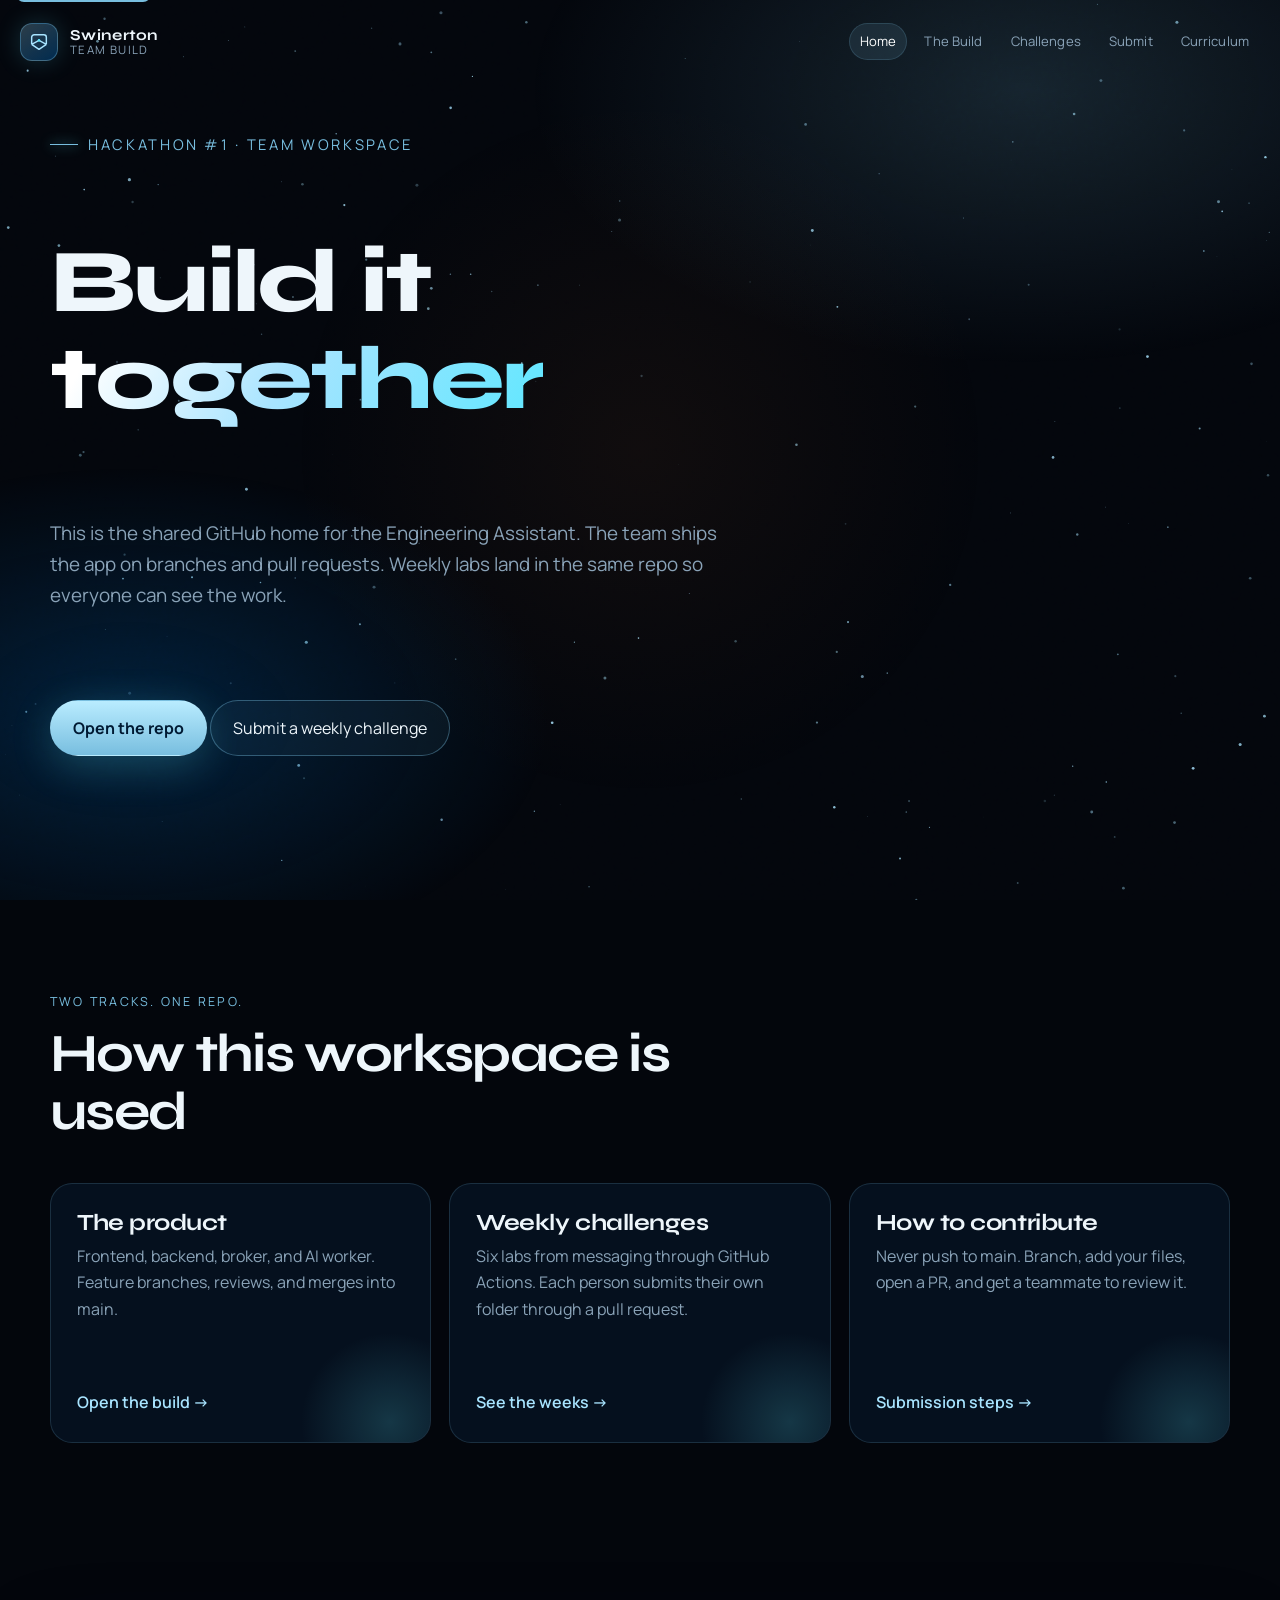
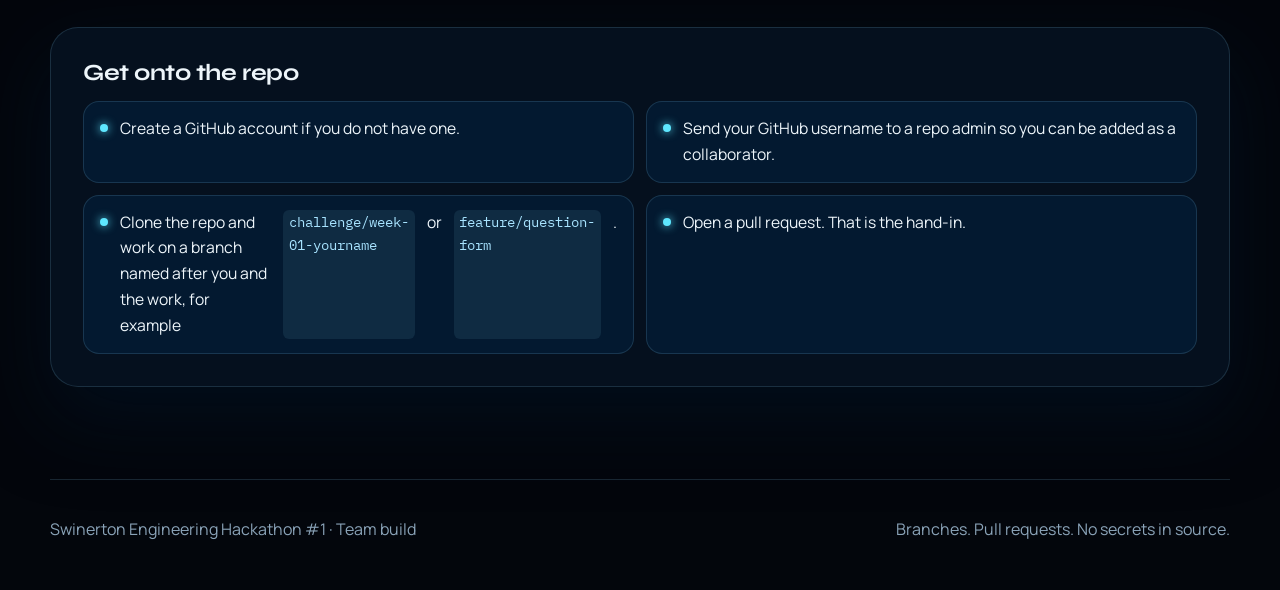
==== docs/index.html @ 80a5a660 "Add team hub site, weekly challenges, and pull-request submissions. Co-authored-by: Cursor <cursorag" ====
<!DOCTYPE html>
<html lang="en">
<head>
  <meta charset="UTF-8" />
  <meta name="viewport" content="width=device-width, initial-scale=1.0" />
  <title>Team Hub · Swinerton Engineering Assistant</title>
  <link rel="icon" href="assets/favicon.svg" type="image/svg+xml" />
  <meta name="description" content="Collaborative workspace for the Swinerton Engineering Hackathon team. Build the Engineering Assistant together and submit weekly challenges." />
  <link rel="preconnect" href="https://fonts.googleapis.com" />
  <link rel="preconnect" href="https://fonts.gstatic.com" crossorigin />
  <link href="https://fonts.googleapis.com/css2?family=IBM+Plex+Mono:wght@400;500&family=Manrope:wght@400;500;600;700&family=Syne:wght@500;600;700;800&display=swap" rel="stylesheet" />
  <link rel="stylesheet" href="assets/css/styles.css" />
</head>
<body>
  <a class="skip-link" href="#main">Skip to content</a>
  <canvas id="starfield"></canvas>
  <div class="nebula"></div>
  <div class="grain"></div>
  <div class="site">
    <header class="nav">
      <div class="nav-inner">
        <a class="brand" href="index.html">
          <span class="brand-mark">
            <svg viewBox="0 0 24 24" fill="none" aria-hidden="true"><path d="M4 14.5V6.8A2.8 2.8 0 0 1 6.8 4h10.4A2.8 2.8 0 0 1 20 6.8v7.7M4 14.5 12 20l8-5.5M4 14.5l8-4.2 8 4.2" stroke="#a8e4ff" stroke-width="1.6" stroke-linejoin="round"/><circle cx="12" cy="10.2" r="1.4" fill="#5ee7ff"/></svg>
          </span>
          <span class="brand-copy">
            <strong>Swinerton</strong>
            <span>Team Build</span>
          </span>
        </a>
        <button class="menu-toggle" aria-label="Open menu" aria-expanded="false">☰</button>
        <nav class="nav-links" aria-label="Primary">
          <a href="index.html" class="active">Home</a>
          <a href="build.html">The Build</a>
          <a href="challenges.html">Challenges</a>
          <a href="submit.html">Submit</a>
          <a href="https://chadevenrud.github.io/swinerton-engineering-hackathon/" target="_blank" rel="noopener">Curriculum</a>
        </nav>
      </div>
    </header>

    <main id="main">
      <section class="hero wrap">
        <div class="eyebrow">Hackathon #1 · Team workspace</div>
        <h1>Build it <span class="gradient-text">together</span></h1>
        <p class="lede">This is the shared GitHub home for the Engineering Assistant. The team ships the app on branches and pull requests. Weekly labs land in the same repo so everyone can see the work.</p>
        <div class="actions">
          <a class="btn primary" href="https://github.com/ChadEvenrud/swinerton-engineering-assistant">Open the repo</a>
          <a class="btn ghost" href="submit.html">Submit a weekly challenge</a>
        </div>
      </section>

      <section class="section wrap" id="tracks">
        <div class="section-head">
          <div class="kicker">Two tracks. One repo.</div>
          <h2>How this workspace is used</h2>
        </div>
        <div class="tiles">
          <a class="tile" href="build.html">
            <span class="glow-blob"></span>
            <h3>The product</h3>
            <p>Frontend, backend, broker, and AI worker. Feature branches, reviews, and merges into main.</p>
            <span class="more">Open the build →</span>
          </a>
          <a class="tile" href="challenges.html">
            <span class="glow-blob"></span>
            <h3>Weekly challenges</h3>
            <p>Six labs from messaging through GitHub Actions. Each person submits their own folder through a pull request.</p>
            <span class="more">See the weeks →</span>
          </a>
          <a class="tile" href="submit.html">
            <span class="glow-blob"></span>
            <h3>How to contribute</h3>
            <p>Never push to main. Branch, add your files, open a PR, and get a teammate to review it.</p>
            <span class="more">Submission steps →</span>
          </a>
        </div>
      </section>

      <section class="section wrap">
        <article class="panel">
          <h3>Get onto the repo</h3>
          <ol class="objectives">
            <li>Create a GitHub account if you do not have one.</li>
            <li>Send your GitHub username to a repo admin so you can be added as a collaborator.</li>
            <li>Clone the repo and work on a branch named after you and the work, for example <code>challenge/week-01-yourname</code> or <code>feature/question-form</code>.</li>
            <li>Open a pull request. That is the hand-in.</li>
          </ol>
        </article>
      </section>
    </main>

    <footer class="footer wrap">
      <div>Swinerton Engineering Hackathon #1 · Team build</div>
      <div>Branches. Pull requests. No secrets in source.</div>
    </footer>
  </div>
  <script src="assets/js/main.js"></script>
</body>
</html>
---- docs/assets/css/styles.css ----
:root {
  --heritage: #003561;
  --heritage-deep: #001a33;
  --future: #78bedf;
  --future-bright: #a8e4ff;
  --cyan: #5ee7ff;
  --orange: #e87722;
  --bg: #03060c;
  --bg-elevated: #071018;
  --bg-card: rgba(8, 22, 38, 0.72);
  --stroke: rgba(120, 190, 223, 0.18);
  --stroke-strong: rgba(120, 190, 223, 0.38);
  --text: #eef6fb;
  --muted: #8aa3b8;
  --white: #ffffff;
  --shadow: 0 30px 80px rgba(0, 20, 40, 0.55);
  --radius: 22px;
  --nav-h: 84px;
  --font-display: "Syne", system-ui, sans-serif;
  --font-body: "Manrope", system-ui, sans-serif;
}

*,
*::before,
*::after {
  box-sizing: border-box;
}

html {
  scroll-behavior: smooth;
}

html,
body {
  margin: 0;
  padding: 0;
  background: var(--bg);
  color: var(--text);
  font-family: var(--font-body);
  line-height: 1.65;
  min-height: 100%;
}

body {
  overflow-x: hidden;
}

img {
  max-width: 100%;
  display: block;
}

a {
  color: inherit;
  text-decoration: none;
}

button,
input {
  font: inherit;
}

.skip-link {
  position: absolute;
  left: 16px;
  top: -40px;
  background: var(--future);
  color: var(--heritage-deep);
  padding: 8px 12px;
  z-index: 100;
  border-radius: 8px;
}

.skip-link:focus {
  top: 16px;
}

#starfield {
  position: fixed;
  inset: 0;
  width: 100%;
  height: 100%;
  z-index: 0;
  pointer-events: none;
}

.nebula,
.grain {
  position: fixed;
  inset: 0;
  pointer-events: none;
  z-index: 1;
}

.nebula {
  background:
    radial-gradient(900px 500px at 80% 10%, rgba(120, 190, 223, 0.16), transparent 55%),
    radial-gradient(700px 420px at 10% 80%, rgba(0, 53, 97, 0.55), transparent 60%),
    radial-gradient(500px 500px at 50% 50%, rgba(232, 119, 34, 0.06), transparent 70%);
}

.grain {
  opacity: 0.18;
  mix-blend-mode: overlay;
  background-image: url("data:image/svg+xml,%3Csvg viewBox='0 0 200 200' xmlns='http://www.w3.org/2000/svg'%3E%3Cfilter id='n'%3E%3CfeTurbulence type='fractalNoise' baseFrequency='.85' numOctaves='4' stitchTiles='stitch'/%3E%3C/filter%3E%3Crect width='100%25' height='100%25' filter='url(%23n)' opacity='.55'/%3E%3C/svg%3E");
}

.site {
  position: relative;
  z-index: 2;
}

.wrap {
  width: min(1180px, calc(100% - 40px));
  margin: 0 auto;
}

.nav {
  position: sticky;
  top: 0;
  z-index: 20;
  min-height: var(--nav-h);
  display: flex;
  align-items: center;
  padding: 12px 0;
  border-bottom: 1px solid transparent;
  transition: background 0.3s ease, border-color 0.3s ease, backdrop-filter 0.3s ease;
}

.nav.scrolled {
  background: rgba(3, 6, 12, 0.78);
  border-bottom-color: var(--stroke);
  backdrop-filter: blur(18px);
}

.nav-inner {
  display: flex;
  align-items: center;
  justify-content: space-between;
  gap: 24px;
  width: min(1280px, calc(100% - 40px));
  margin: 0 auto;
}

.brand {
  display: flex;
  align-items: center;
  gap: 12px;
  min-width: max-content;
}

.brand-mark {
  width: 38px;
  height: 38px;
  border-radius: 12px;
  background:
    linear-gradient(145deg, rgba(168, 228, 255, 0.25), rgba(0, 53, 97, 0.8));
  border: 1px solid var(--stroke-strong);
  display: grid;
  place-items: center;
  box-shadow: 0 0 24px rgba(94, 231, 255, 0.18);
}

.brand-mark svg {
  width: 22px;
  height: 22px;
}

.brand-copy {
  display: flex;
  flex-direction: column;
  line-height: 1.1;
}

.brand-copy strong {
  font-family: var(--font-display);
  font-size: 0.95rem;
  letter-spacing: 0.02em;
}

.brand-copy span {
  color: var(--muted);
  font-size: 0.72rem;
  letter-spacing: 0.12em;
  text-transform: uppercase;
}

.nav-links {
  display: flex;
  align-items: center;
  gap: 6px;
  flex-wrap: wrap;
  justify-content: flex-end;
}

.nav-links a {
  font-size: 0.82rem;
  color: var(--muted);
  padding: 8px 11px;
  border-radius: 999px;
  transition: color 0.2s ease, background 0.2s ease, box-shadow 0.2s ease;
  letter-spacing: 0.01em;
}

.nav-links a:hover,
.nav-links a.active {
  color: var(--white);
  background: rgba(120, 190, 223, 0.12);
  box-shadow: inset 0 0 0 1px var(--stroke);
}

.menu-toggle {
  display: none;
  width: 44px;
  height: 44px;
  border: 1px solid var(--stroke);
  background: rgba(7, 16, 24, 0.7);
  border-radius: 12px;
  color: var(--text);
  cursor: pointer;
}

.hero {
  position: relative;
  min-height: calc(100vh - var(--nav-h));
  display: grid;
  align-items: start;
  padding: 48px 0 88px;
}

.hero-grid {
  display: grid;
  grid-template-columns: 1.15fr 0.85fr;
  gap: 40px;
  align-items: center;
}

.eyebrow {
  display: inline-flex;
  align-items: center;
  gap: 10px;
  color: var(--future);
  font-size: 0.92rem;
  letter-spacing: 0.18em;
  text-transform: uppercase;
  margin-bottom: 22px;
}

.eyebrow::before {
  content: "";
  width: 28px;
  height: 1px;
  background: var(--future);
  box-shadow: 0 0 12px var(--cyan);
}

h1,
h2,
h3,
h4 {
  font-family: var(--font-display);
  line-height: 1.08;
  margin: 0 0 16px;
  letter-spacing: -0.03em;
}

h1 {
  font-size: clamp(3rem, 7vw, 6.3rem);
  font-weight: 750;
  max-width: 11ch;
}

h2 {
  font-size: clamp(2rem, 4.2vw, 3.4rem);
}

h3 {
  font-size: 1.45rem;
  letter-spacing: -0.02em;
}

.gradient-text {
  background: linear-gradient(120deg, #ffffff 10%, var(--future-bright) 48%, var(--cyan) 100%);
  -webkit-background-clip: text;
  background-clip: text;
  color: transparent;
}

.lede {
  font-size: 1.18rem;
  color: var(--muted);
  max-width: 42rem;
  margin: 18px 0 32px;
}

.why-messaging {
  margin-top: 28px;
  max-width: 980px;
}

.why-messaging p {
  color: var(--muted);
  font-size: 1.08rem;
  margin: 0 0 18px;
}

.why-messaging h3 {
  margin: 28px 0 16px;
  font-size: 1.2rem;
  color: var(--text);
}

.disciplines {
  display: grid;
  grid-template-columns: repeat(6, 1fr);
  gap: 14px;
  margin-bottom: 28px;
}

.discipline {
  grid-column: span 2;
  padding: 18px 20px;
  border-radius: 18px;
  border: 1px solid var(--stroke);
  background: var(--bg-card);
}

.disciplines .discipline:nth-child(n+4) {
  grid-column: span 3;
}

.discipline h4 {
  margin: 0 0 8px;
  font-family: var(--font-display);
  font-size: 1.02rem;
  color: var(--future-bright);
}

.discipline p {
  margin: 0;
  font-size: 0.95rem;
}

.btn {
  display: inline-flex;
  align-items: center;
  gap: 10px;
  border-radius: 999px;
  padding: 14px 22px;
  border: 1px solid transparent;
  cursor: pointer;
  transition: transform 0.2s ease, box-shadow 0.2s ease, background 0.2s ease;
}

.btn.primary {
  background: linear-gradient(180deg, #b9ecff, var(--future));
  color: var(--heritage-deep);
  font-weight: 700;
  box-shadow: 0 10px 40px rgba(94, 231, 255, 0.22);
}

.btn.primary:hover {
  transform: translateY(-2px);
  box-shadow: 0 16px 44px rgba(94, 231, 255, 0.32);
}

.btn.ghost {
  border-color: var(--stroke-strong);
  background: rgba(120, 190, 223, 0.06);
  color: var(--text);
}

.btn.ghost:hover {
  background: rgba(120, 190, 223, 0.14);
}

.btn .arrow {
  width: 18px;
  height: 18px;
}

.flow-stage {
  position: relative;
  width: min(320px, 100%);
  height: 460px;
  margin: 0 auto;
  display: grid;
  grid-template-rows: auto 1fr auto 1fr auto;
  justify-items: center;
  align-items: center;
  z-index: 1;
}

.flow-stage canvas {
  position: absolute;
  inset: 0;
  width: 100%;
  height: 100%;
  pointer-events: none;
  z-index: 2;
}

.flow-node {
  position: relative;
  z-index: 3;
  width: 210px;
  text-align: center;
  padding: 16px 18px 18px;
  border-radius: 20px;
  border: 1px solid var(--stroke-strong);
  background: linear-gradient(180deg, rgba(120, 190, 223, 0.14), rgba(7, 16, 24, 0.92));
  box-shadow: 0 16px 40px rgba(0, 0, 0, 0.28);
}

.flow-node.broker {
  box-shadow: 0 0 32px rgba(94, 231, 255, 0.12), 0 16px 40px rgba(0, 0, 0, 0.28);
}

.flow-kicker {
  display: block;
  color: var(--future);
  letter-spacing: 0.14em;
  text-transform: uppercase;
  font-size: 0.68rem;
  margin-bottom: 4px;
}

.flow-node strong {
  font-family: var(--font-display);
  font-size: 1.2rem;
  letter-spacing: -0.03em;
}

.flow-pipe {
  width: 2px;
  height: 100%;
  background: linear-gradient(var(--future), rgba(94, 231, 255, 0.15));
  box-shadow: 0 0 12px rgba(94, 231, 255, 0.35);
}

.queue {
  display: grid;
  grid-template-columns: repeat(4, 1fr);
  gap: 6px;
  margin-top: 12px;
}

.queue i {
  height: 10px;
  border-radius: 999px;
  background: rgba(120, 190, 223, 0.12);
  border: 1px solid var(--stroke);
  transition: background 0.25s ease, box-shadow 0.25s ease, border-color 0.25s ease;
}

.queue i.filled {
  background: linear-gradient(90deg, var(--future), var(--cyan));
  border-color: var(--cyan);
  box-shadow: 0 0 12px rgba(94, 231, 255, 0.7);
}

.flow-node.agent {
  display: grid;
  justify-items: center;
  padding-top: 14px;
}

.agent-face {
  width: 44px;
  height: 44px;
  border-radius: 50%;
  margin-bottom: 8px;
  display: grid;
  place-items: center;
  background: radial-gradient(circle at 35% 30%, rgba(255,255,255,0.3), transparent 28%), #0a2233;
  border: 1px solid rgba(168, 228, 255, 0.35);
  box-shadow: 0 0 22px rgba(94, 231, 255, 0.25);
}

.agent-iris {
  width: 18px;
  height: 18px;
  border-radius: 50%;
  background: radial-gradient(circle at 38% 32%, #fff 0 18%, #5ee7ff 45%, #1a6f93 100%);
  box-shadow: 0 0 14px rgba(94, 231, 255, 0.9);
  transition: transform 0.2s ease, box-shadow 0.2s ease;
}

.flow-node.agent.reading .agent-iris {
  transform: scale(1.25);
  box-shadow: 0 0 22px rgba(94, 231, 255, 1);
}

.flow-node.agent.reading {
  border-color: var(--cyan);
  box-shadow: 0 0 28px rgba(94, 231, 255, 0.22);
}

code {
  font-family: "IBM Plex Mono", ui-monospace, monospace;
  font-size: 0.9em;
  color: var(--future-bright);
  background: rgba(120, 190, 223, 0.1);
  padding: 0.12em 0.4em;
  border-radius: 6px;
}

.more {
  color: var(--future-bright);
  font-weight: 600;
}

.week:hover {
  border-color: var(--stroke-strong);
  box-shadow: 0 12px 40px rgba(0, 20, 40, 0.35);
}

#challenge,
#tools,
[id^="week-"] {
  scroll-margin-top: calc(var(--nav-h) + 12px);
}

.section {
  padding: 92px 0;
}

.section.tight {
  padding-top: 40px;
}

.section-head {
  max-width: 720px;
  margin-bottom: 42px;
}

.kicker {
  color: var(--future);
  letter-spacing: 0.18em;
  text-transform: uppercase;
  font-size: 0.78rem;
  margin-bottom: 12px;
}

.section-head p {
  color: var(--muted);
  margin: 0;
  font-size: 1.08rem;
}

.tiles {
  display: grid;
  grid-template-columns: repeat(3, 1fr);
  gap: 18px;
}

.tile {
  position: relative;
  display: flex;
  flex-direction: column;
  min-height: 260px;
  padding: 26px;
  border-radius: var(--radius);
  background: var(--bg-card);
  border: 1px solid var(--stroke);
  overflow: hidden;
  transition: transform 0.25s ease, border-color 0.25s ease, box-shadow 0.25s ease;
}

.tile:hover {
  transform: translateY(-6px);
  border-color: var(--stroke-strong);
  box-shadow: var(--shadow), 0 0 0 1px rgba(94, 231, 255, 0.12);
}

.tile-icon {
  width: 52px;
  height: 52px;
  border-radius: 16px;
  display: grid;
  place-items: center;
  margin-bottom: 22px;
  background: linear-gradient(180deg, rgba(120, 190, 223, 0.16), rgba(0, 53, 97, 0.4));
  border: 1px solid var(--stroke);
}

.tile-icon svg {
  width: 28px;
  height: 28px;
}

.tile h3 {
  margin-bottom: 8px;
}

.tile p {
  color: var(--muted);
  margin: 0 0 24px;
  flex: 1;
}

.tile .more {
  color: var(--future-bright);
  font-weight: 600;
  display: inline-flex;
  align-items: center;
  gap: 8px;
}

.glow-blob {
  position: absolute;
  width: 180px;
  height: 180px;
  right: -50px;
  bottom: -70px;
  background: radial-gradient(circle, rgba(94, 231, 255, 0.18), transparent 70%);
  pointer-events: none;
}

.panel {
  background: var(--bg-card);
  border: 1px solid var(--stroke);
  border-radius: 28px;
  padding: 32px;
  box-shadow: var(--shadow);
}

.two-col {
  display: grid;
  grid-template-columns: 1fr 1fr;
  gap: 22px;
}

.objectives {
  display: grid;
  grid-template-columns: 1fr 1fr;
  gap: 12px;
  margin: 0;
  padding: 0;
  list-style: none;
}

.objectives li {
  display: flex;
  gap: 12px;
  padding: 14px 16px;
  border-radius: 16px;
  background: rgba(0, 53, 97, 0.28);
  border: 1px solid var(--stroke);
  color: var(--text);
  font-size: 0.98rem;
}

.objectives li::before {
  content: "";
  width: 8px;
  height: 8px;
  margin-top: 8px;
  border-radius: 50%;
  background: var(--cyan);
  box-shadow: 0 0 10px var(--cyan);
  flex: none;
}

.arch {
  display: grid;
  justify-items: center;
  gap: 10px;
  font-family: var(--font-display);
}

.box {
  min-width: 220px;
  text-align: center;
  padding: 16px 18px;
  border-radius: 16px;
  border: 1px solid var(--stroke-strong);
  background: linear-gradient(180deg, rgba(120, 190, 223, 0.12), rgba(7, 16, 24, 0.85));
}

.box.user { min-width: 140px; }
.box.accent {
  box-shadow: 0 0 32px rgba(94, 231, 255, 0.12);
}

.arrow-down {
  width: 2px;
  height: 28px;
  background: linear-gradient(var(--future), transparent);
  position: relative;
}

.arrow-down::after {
  content: "";
  position: absolute;
  left: -4px;
  bottom: 0;
  border-left: 5px solid transparent;
  border-right: 5px solid transparent;
  border-top: 8px solid var(--future);
}

.branch {
  display: grid;
  grid-template-columns: 1fr auto 1fr;
  align-items: start;
  gap: 16px;
  width: min(520px, 100%);
}

.branch .line {
  height: 1px;
  background: var(--stroke-strong);
  margin-top: 22px;
}

.caption {
  color: var(--muted);
  font-size: 0.85rem;
  font-family: var(--font-body);
  margin-top: 6px;
}

.table-wrap {
  overflow-x: auto;
  border-radius: 20px;
  border: 1px solid var(--stroke);
}

table {
  width: 100%;
  border-collapse: collapse;
  min-width: 640px;
}

th,
td {
  text-align: left;
  padding: 14px 16px;
  border-bottom: 1px solid var(--stroke);
  vertical-align: top;
}

th {
  font-family: var(--font-display);
  font-size: 0.92rem;
  background: rgba(0, 53, 97, 0.45);
}

td {
  color: #d5e6f0;
}

tr:last-child td {
  border-bottom: none;
}

.check {
  color: #7dffb3;
  font-weight: 700;
}

.weights {
  display: grid;
  gap: 16px;
}

.weight {
  display: grid;
  grid-template-columns: 220px 1fr 48px;
  gap: 14px;
  align-items: center;
}

.bar {
  height: 10px;
  border-radius: 999px;
  background: rgba(120, 190, 223, 0.12);
  overflow: hidden;
}

.bar span {
  display: block;
  height: 100%;
  border-radius: inherit;
  background: linear-gradient(90deg, var(--heritage), var(--future), var(--cyan));
}

.resources {
  display: grid;
  gap: 14px;
}

.resource {
  display: grid;
  grid-template-columns: 64px 1fr auto;
  gap: 16px;
  align-items: center;
  padding: 18px 20px;
  border-radius: 18px;
  border: 1px solid var(--stroke);
  background: rgba(7, 16, 24, 0.72);
  transition: border-color 0.2s ease, transform 0.2s ease;
}

.resource:hover {
  border-color: var(--stroke-strong);
  transform: translateX(4px);
}

.resource .num {
  font-family: var(--font-display);
  font-size: 1.4rem;
  color: var(--future);
}

.resource p {
  margin: 4px 0 0;
  color: var(--muted);
  font-size: 0.92rem;
}

.resource h3 {
  margin: 0;
  font-size: 1.12rem;
}

.chip {
  font-size: 0.75rem;
  letter-spacing: 0.08em;
  text-transform: uppercase;
  color: var(--heritage-deep);
  background: var(--future);
  border-radius: 999px;
  padding: 6px 10px;
  font-weight: 700;
}

.weeks {
  display: grid;
  gap: 18px;
}

.week {
  display: grid;
  grid-template-columns: 140px 1fr;
  gap: 20px;
  padding: 24px;
  border-radius: 22px;
  border: 1px solid var(--stroke);
  background: var(--bg-card);
}

.week-label {
  color: var(--future);
  font-family: var(--font-display);
  font-size: 0.95rem;
  letter-spacing: 0.12em;
  text-transform: uppercase;
}

.topic-list {
  display: flex;
  flex-wrap: wrap;
  gap: 8px;
  margin: 14px 0 0;
  padding: 0;
  list-style: none;
}

.topic-list li {
  font-size: 0.82rem;
  color: var(--future-bright);
  border: 1px solid var(--stroke);
  border-radius: 999px;
  padding: 6px 10px;
  background: rgba(120, 190, 223, 0.08);
}

.code {
  font-family: "IBM Plex Mono", ui-monospace, monospace;
  font-size: 0.86rem;
  background: #02070d;
  border: 1px solid var(--stroke);
  border-radius: 18px;
  padding: 22px;
  overflow-x: auto;
  color: #c7e8f6;
  line-height: 1.55;
  white-space: pre;
}

.page-hero {
  padding: 72px 0 36px;
}

.page-hero h1 {
  max-width: 16ch;
  font-size: clamp(2.6rem, 6vw, 5.2rem);
}

.stack {
  display: grid;
  gap: 22px;
}

.footer {
  border-top: 1px solid var(--stroke);
  padding: 36px 0 48px;
  color: var(--muted);
  display: flex;
  justify-content: space-between;
  gap: 16px;
  flex-wrap: wrap;
}

.reveal {
  opacity: 0;
  transform: translateY(18px);
  animation: rise 0.8s ease forwards;
}

.d1 { animation-delay: 0.1s; }
.d2 { animation-delay: 0.22s; }
.d3 { animation-delay: 0.34s; }
.d4 { animation-delay: 0.46s; }

@keyframes rise {
  to {
    opacity: 1;
    transform: none;
  }
}

@keyframes float {
  0%, 100% { transform: translateY(0); }
  50% { transform: translateY(-14px); }
}

@keyframes spin {
  to { transform: rotate(360deg); }
}

@keyframes pulse {
  0%, 100% { transform: scale(1); }
  50% { transform: scale(1.08); }
}

@keyframes look {
  0%, 100% { transform: translate(0, 0) scale(1); }
  25% { transform: translate(6px, -3px) scale(1.05); }
  50% { transform: translate(-4px, 4px) scale(1.08); }
  75% { transform: translate(3px, 5px) scale(1.04); }
}

@media (max-width: 980px) {
  .hero-grid,
  .tiles,
  .two-col,
  .objectives,
  .week,
  .weight,
  .disciplines {
    grid-template-columns: 1fr;
  }

  .discipline,
  .disciplines .discipline:nth-child(n+4) {
    grid-column: auto;
  }

  .nav-links {
    display: none;
    position: absolute;
    top: var(--nav-h);
    left: 0;
    right: 0;
    background: rgba(3, 6, 12, 0.96);
    padding: 16px;
    flex-direction: column;
    align-items: stretch;
    border-bottom: 1px solid var(--stroke);
  }

  .nav-links.open {
    display: flex;
  }

  .menu-toggle {
    display: grid;
    place-items: center;
  }

  .flow-stage {
    height: 400px;
  }

  .flow-node {
    width: 190px;
  }

  h1 {
    max-width: none;
  }

  .resource {
    grid-template-columns: 48px 1fr;
  }

  .resource .chip {
    display: none;
  }
}

@media (max-width: 640px) {
  .wrap,
  .nav-inner {
    width: min(1180px, calc(100% - 24px));
  }

  .hero {
    padding-top: 24px;
  }

  .flow-stage {
    min-height: 360px;
    height: 400px;
  }
}
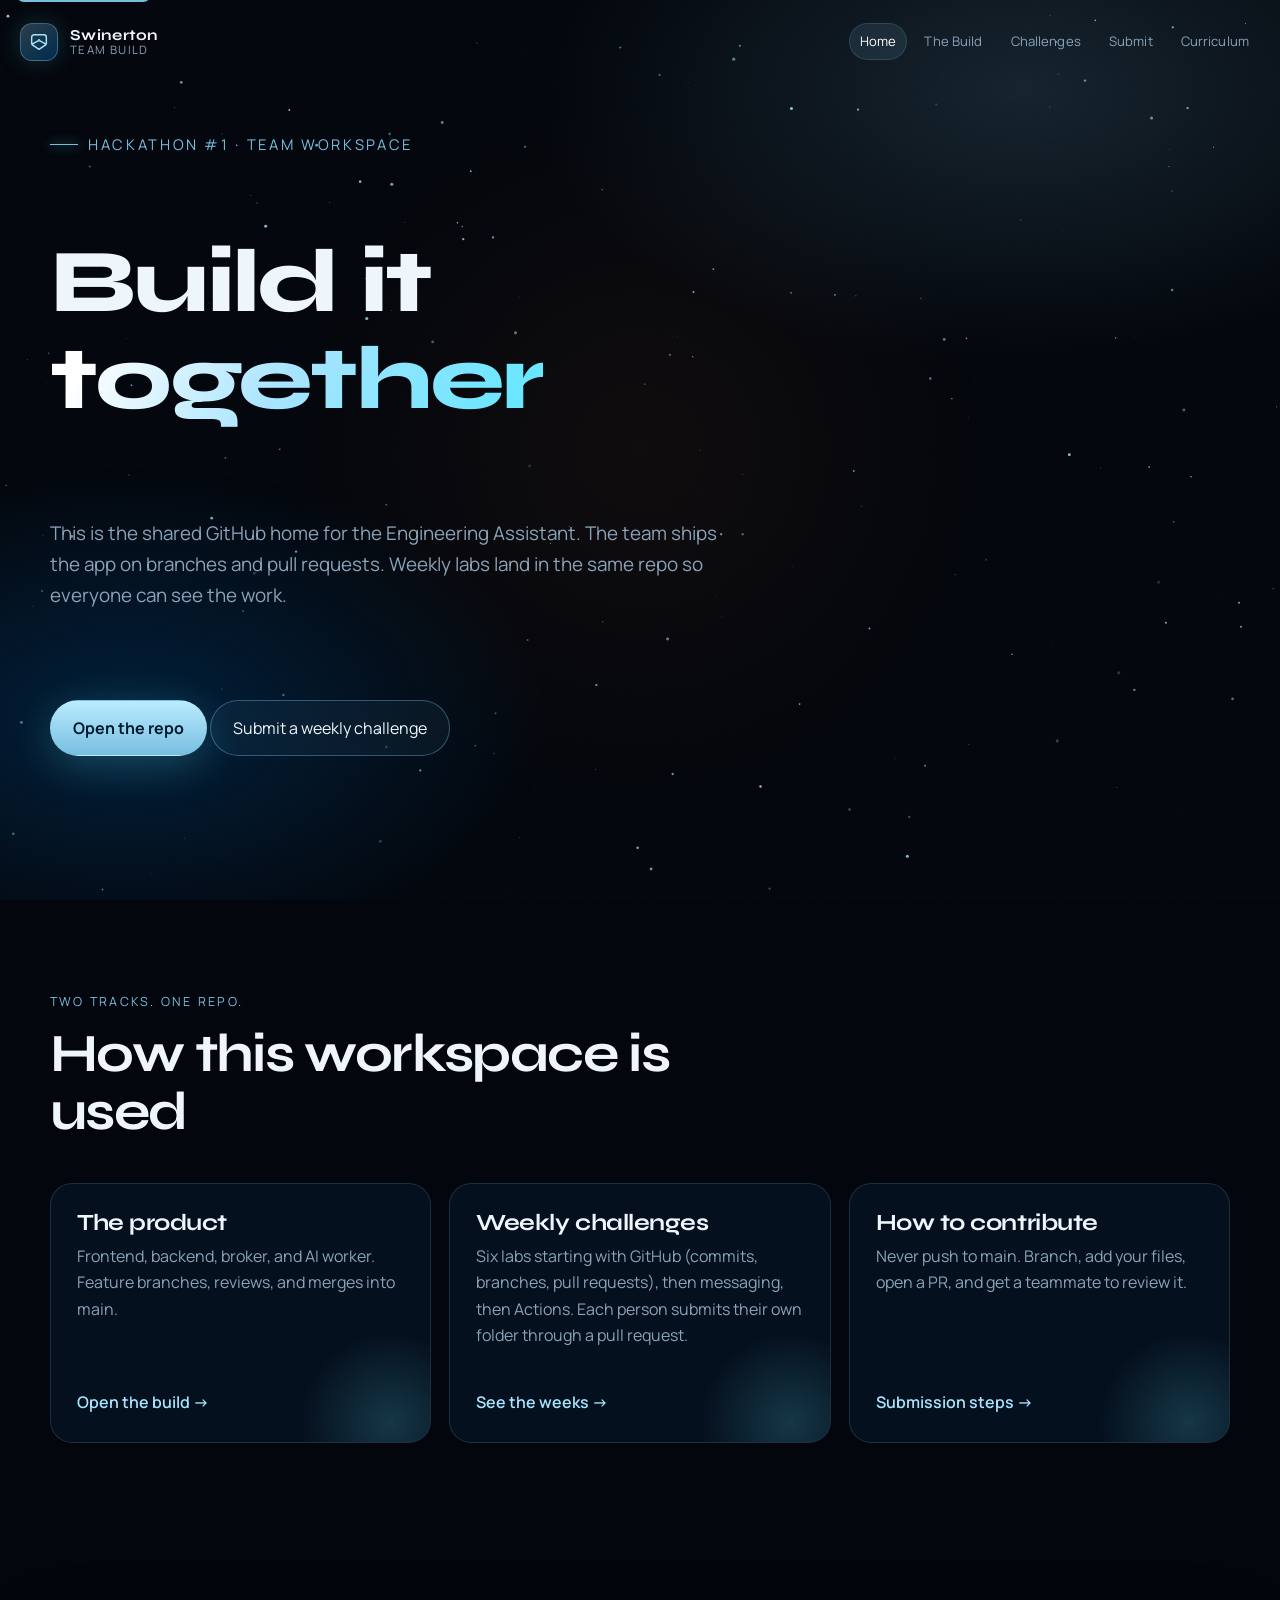
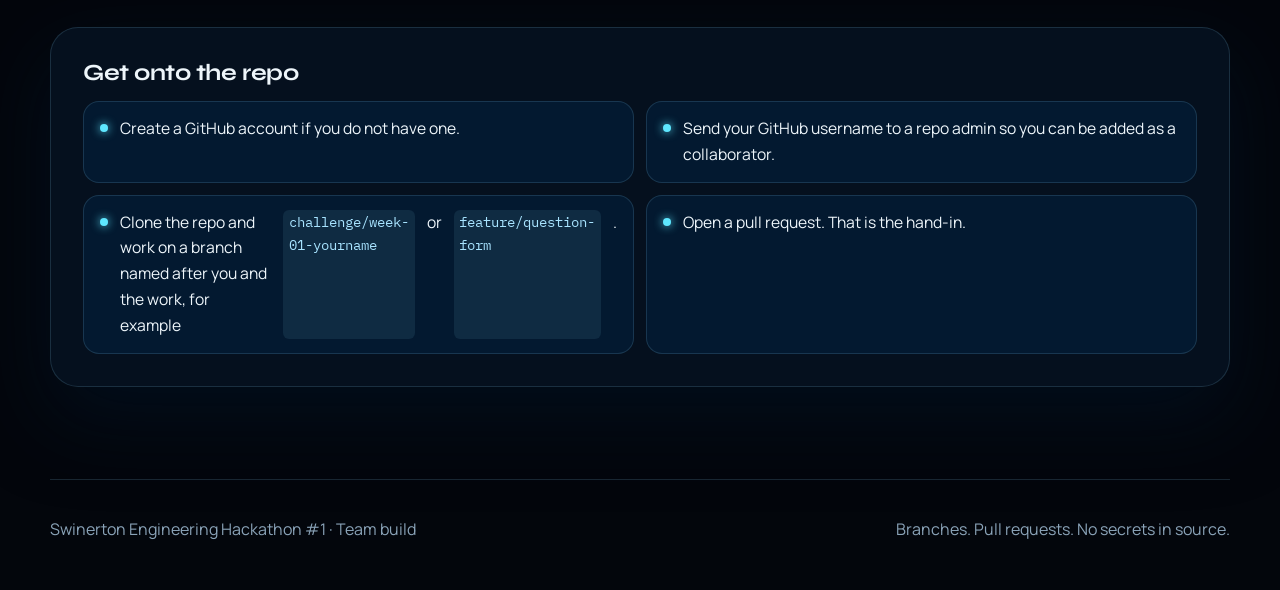
==== commit 4e455431: "Align weekly challenges so week 1 is GitHub fundamentals. Co-authored-by: Cursor <cursoragent@cursor" ====
--- a/docs/index.html
+++ b/docs/index.html
@@ -65,7 +65,7 @@
           <a class="tile" href="challenges.html">
             <span class="glow-blob"></span>
             <h3>Weekly challenges</h3>
-            <p>Six labs from messaging through GitHub Actions. Each person submits their own folder through a pull request.</p>
+            <p>Six labs starting with GitHub (commits, branches, pull requests), then messaging, then Actions. Each person submits their own folder through a pull request.</p>
             <span class="more">See the weeks →</span>
           </a>
           <a class="tile" href="submit.html">
